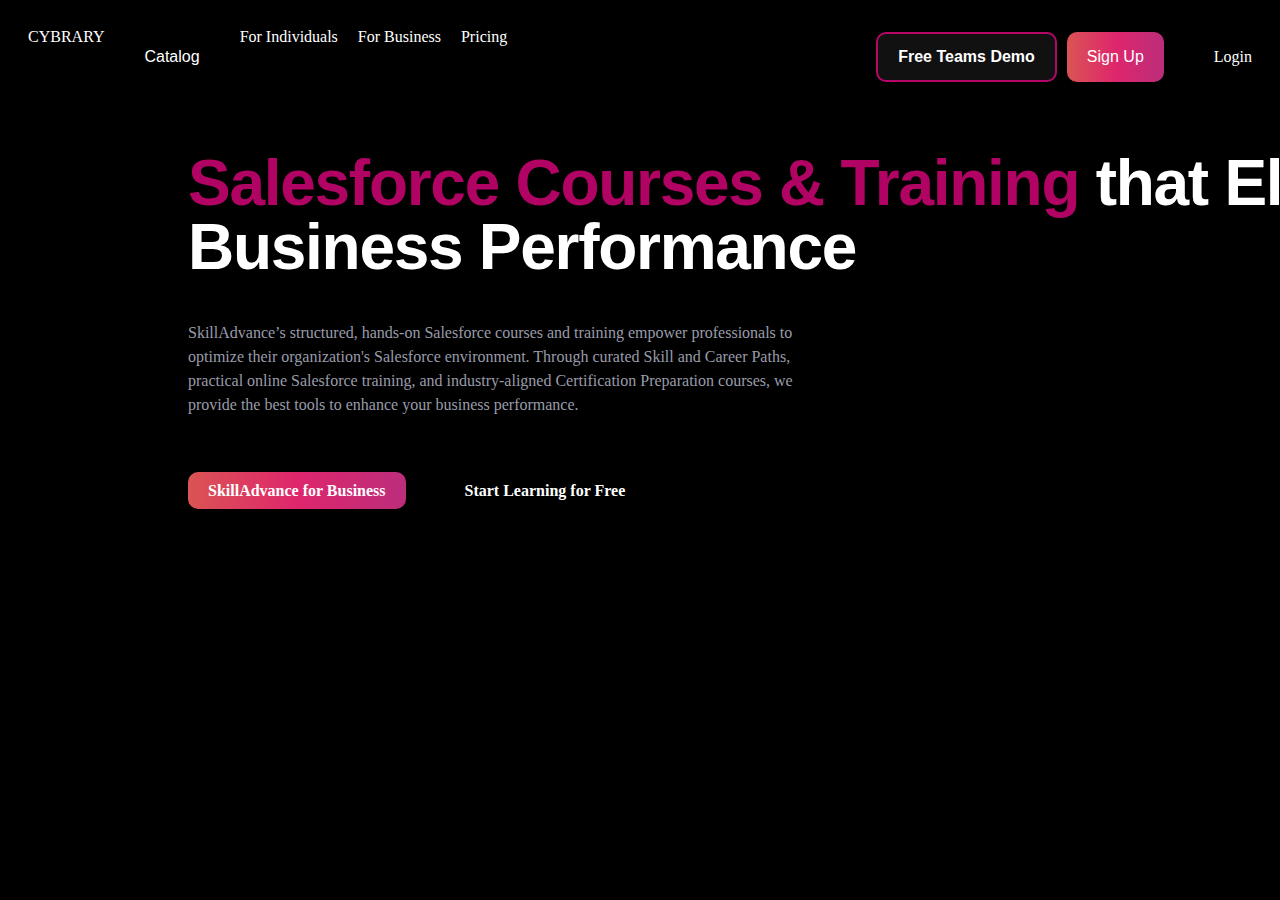
==== index.html @ 0b22fb36 "commit" ====
<!DOCTYPE html>
<html>
<head>
  <title>CYBRARY Header</title>
  <link rel="stylesheet" href="style.css">
</head>
<body>
  <header>
    <nav>
      <ul>
        <li>CYBRARY</li>
        <div class="dropdown">
            <button class="dropbtn">Catalog</button>
            <div class="dropdown-content">
              <a href="#">
                <div class="dropdown-item">
                  <img src="career_path_icon.png" alt="Career Paths Icon">
                  <div class="dropdown-text">
                    <h3>Career Paths</h3>
                    <p>Launch or advance your career with curated collections of courses, labs, and more.</p>
                  </div>
                </div>
              </a>
              <a href="#">
                <div class="dropdown-item">
                  <img src="skill_path_icon.png" alt="Skill Paths Icon">
                  <div class="dropdown-text">
                    <h3>Skill Paths</h3>
                    <p>Launch or advance your career with curated collections of courses, labs, and more.</p>
                  </div>
                </div>
              </a>
              <a href="#">
                <div class="dropdown-item">
                  <img src="certification_prep_icon.png" alt="Certification Prep Icon">
                  <div class="dropdown-text">
                    <h3>Certification Prep</h3>
                    <p>Prepare for and maintain leading cybersecurity certifications</p>
                  </div>
                </div>
              </a>
              <a href="#">
                <div class="dropdown-item">
                  <img src="mission_readiness_icon.png" alt="Mission Readiness Icon">
                  <div class="dropdown-text">
                    <h3>Mission Readiness</h3>
                    <p>Learn how to detect and mitigate the latest threats and vulnerabilities.</p>
                  </div>
                </div>
              </a>
              <a href="#">Browse the Catalog</a>
              <a href="#">Instructors</a>
            </div>
          </div>
       
        <li><a href="#">For Individuals</a></li>
        <li><a href="#">For Business</a></li>
        <li><a href="#">Pricing</a></li>
      </ul>
    </nav>
    <div class="buttons">
        <button class="custom-button">Free Teams Demo</button>
      <button class="sign-up">Sign Up</button>
      <ul>Login</ul>
    </div>
  </header>

  <div class="main" >
    <div class="main_tag">
      <h1 class="gradient_text"> Salesforce Courses & Training <span>that Elevate Business Performance
      </span></h1>
      <p>
        SkillAdvance’s structured, hands-on Salesforce courses and training empower professionals to
 optimize their organization's Salesforce environment. Through curated Skill and Career Paths,
 practical online Salesforce training, and industry-aligned Certification Preparation courses, we
 provide the best tools to enhance your business performance.
      </p>
      <a href="#" class="main_btn">SkillAdvance for Business</a>
      <a href="#" class="main_btn2">Start Learning for Free</a>
    </div>

    <div class="main_img">
      <img src="/edtech/img1 - Copy.png" alt="">
    </div>
  </div>
</body>
</html>
---- style.css ----
/* .dropdown {
  position: relative;
  display: inline-block;
}

.dropbtn {
  background-color: #4CAF50;
  color: white;
  padding: 16px;
  font-size: 16px;
  border: none;
  cursor: pointer;
}

.dropdown-content {
  display: none;
  position: absolute;
  background-color: #f9f9f9;
  min-width: 160px;
  box-shadow: 0px 8px 16px 0px rgba(0,0,0,0.2);
  z-index: 1;
}

.dropdown-content a {
  color: black;
  padding: 12px 16px;
  text-decoration: none;
  display: block;
}

.dropdown-content a:hover {
  background-color: #f1f1f1;
}

.dropdown:hover .dropdown-content {
  display: block;
} */

body {
  background-color: black;
  color: white;
}

header {
  display: flex;
  justify-content: space-between;
  align-items: center;
  padding: 20px;
}

nav ul {
  display: flex;
  list-style: none;
  margin: 0;
  padding: 0;
}

nav li {
  margin-right: 20px;
}

nav a {
  color: white;
  text-decoration: none;
}

.buttons {
  display: flex;
  gap: 10px;
}


.sign-up {


    background: linear-gradient(to right,#e85959f0,  #de266c, #fd3da6bd); /* Approximate gradient */
    color: white;
    border: none;
    border-radius: 10px;
    padding: 10px 20px;
    font-size: 16px;
    cursor: pointer;
  
    transition: box-shadow 0.2s ease-in-out;
  
}
.sign-up:hover {
  background-color: black; /* Keep the same background color */
  box-shadow: 0px 5px 10px rgba(146, 5, 104, 0.635); /* Magenta shadow */
}






.custom-button {
  background-color: #111111; /* Dark background */
  color: #FFFFFF; /* White text */
  border: 2px solid #e80481c3; /* Pink border */
  border-radius: 10px; /* Rounded corners */
  padding: 10px 20px;
  font-size: 16px;
  font-weight: bold;
  cursor: pointer;
  transition: box-shadow 0.2s ease-in-out;
}


.custom-button:hover {
  background-color: black; /* Keep the same background color */
  box-shadow: 0px 5px 10px rgba(237, 58, 121, 0.635); /* Magenta shadow */
}

.dropdown {
  position: relative;
  display: inline-block;
}

.dropbtn {
  background-color: #000000; /* Adjust background color */
  color: white;
  padding: 20px;
  font-size: 16px;
  border: none;
  cursor: pointer;
  margin-right: 20px;
}

.dropdown-content {
  display: none;
  position: absolute;
  background-color: #13171c; /* Adjust background color */
  min-width: 200px;
  box-shadow: 0px 8px 16px 0px rgba(0, 0, 0, 0.2);
  z-index: 1;
}

.dropdown-content a {
  color: white;
  padding: 5px 70px;
  text-decoration: none;
  display: block;
}

.dropdown-content a:hover {
  background-color: #444; /* Adjust hover color */
}

.dropdown:hover .dropdown-content {
  display: block;
}

.dropdown-item {
  display: flex;
  align-items: center;
  padding: 10px;
}

.dropdown-item img {
  width: 20px;
  margin-right: 10px;
}

.dropdown-text {
  margin-left: 10px;
}

.dropdown-text h3 {
  margin: 0;
  font-size: 14px;
  color: #fff; /* Adjust text color */
}

.dropdown-text p {
  margin: 0;
  font-size: 12px;
  color: #ccc; /* Adjust text color */
}
.main{
  display: flex;
    align-items: center;
    justify-content: space-around;
    position: relative;
    top: 10%;
}
.main h1 {
  position: relative;
  font-size: 64px;
  top: 80px;
  left: 25px;
 color:#e80481c3;
 letter-spacing:-1.28px;
 text-align: center;
 font-family: Figtree,sans-serif;
 line-height: 64px;
 text-align: start;
 top:2px;
 left: 180px;

}


.main h1 span{
  color: white;
  font-family: Figtree,sans-serif;
}
.main p{
  width: 650px;
  text-align: start;
  line-height: 24px;
  position: relative;
  top:1px;
  left: 180px;
  font:16px;
  color: #999caa;

}

.main .main_btn{
 
  background: linear-gradient(to right,#e85959f0,  #de266c, #fd3da6bd);
    padding: 10px 20px;
    position: relative;
    top: 50px;
    left: 180px;
    color: #fff;
    text-decoration: none;
    border-radius: 10px;
    transition:box-shadow 0.2s ease-in-out ;
    font-size: 16px;
     font-weight: bold;
     cursor: pointer;
}

.main .main_btn:hover {
  background-color: black; /* Keep the same background color */
  box-shadow: 0px 5px 10px rgba(146, 5, 104, 0.635); /* Magenta shadow */
}

.main .main_btn2{
 
  background-color: black; /* Dark background */
    padding: 10px 20px;
    position: relative;
    top: 50px;
    left: 215px;
    color: #fff;
    text-decoration: none;
    border-radius: 10px;
    transition:box-shadow 0.2s ease-in-out ;
    font-size: 16px;
     font-weight: bold;
     cursor: pointer;
}
.main .main_img img{
  width: 706px;
  position: relative;
  top: 100px;
  left: 1px;
}
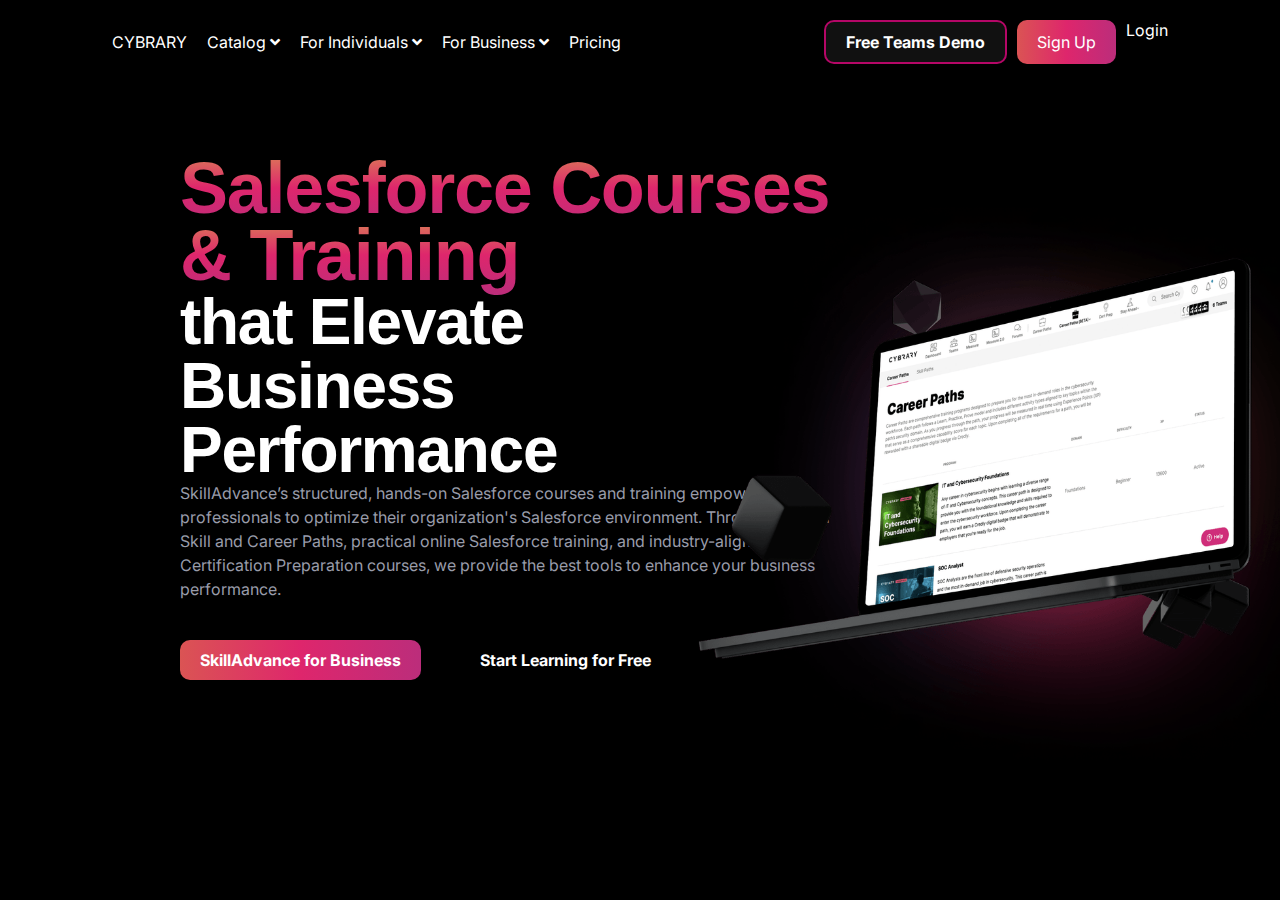
==== commit 065462ad: "commit" ====
--- a/index.html
+++ b/index.html
@@ -1,17 +1,17 @@
-
 <!DOCTYPE html>
 <html>
 <head>
   <title>CYBRARY Header</title>
   <link rel="stylesheet" href="style.css">
+  <link href="https://pro.fontawesome.com/releases/v5.10.0/css/all.css" rel="stylesheet" />
 </head>
 <body>
-  <header>
-    <nav>
+  <header class="navbar">
+    <div >
       <ul>
         <li>CYBRARY</li>
         <div class="dropdown">
-            <button class="dropbtn">Catalog</button>
+            <button class="dropbtn">Catalog <i class="fa fa-angle-down" aria-hidden="true"></i></button>
             <div class="dropdown-content">
               <a href="#">
                 <div class="dropdown-item">
@@ -54,11 +54,11 @@
             </div>
           </div>
        
-        <li><a href="#">For Individuals</a></li>
-        <li><a href="#">For Business</a></li>
-        <li><a href="#">Pricing</a></li>
+        <li><a href="#">For Individuals <i class="fa fa-angle-down" aria-hidden="true"></i></a></li>
+        <li><a href="#">For Business <i class="fa fa-angle-down" aria-hidden="true"></i></a></li>
+        <li><a href="#">Pricing </a></li>
       </ul>
-    </nav>
+    </div>
     <div class="buttons">
         <button class="custom-button">Free Teams Demo</button>
       <button class="sign-up">Sign Up</button>
@@ -68,8 +68,7 @@
 
   <div class="main" >
     <div class="main_tag">
-      <h1 class="gradient_text"> Salesforce Courses & Training <span>that Elevate Business Performance
-      </span></h1>
+      <h1 class="gradient_text"> <span>Salesforce Courses & Training</span> <br>that Elevate <br> Business Performance</h1>
       <p>
         SkillAdvance’s structured, hands-on Salesforce courses and training empower professionals to
  optimize their organization's Salesforce environment. Through curated Skill and Career Paths,
@@ -81,8 +80,8 @@
     </div>
 
     <div class="main_img">
-      <img src="/edtech/img1 - Copy.png" alt="">
+      <img src="img1 - Copy.png" alt="">
     </div>
   </div>
 </body>
-</html>
+</html>--- a/style.css
+++ b/style.css
@@ -1,40 +1,10 @@
-/* .dropdown {
-  position: relative;
-  display: inline-block;
-}
-
-.dropbtn {
-  background-color: #4CAF50;
-  color: white;
-  padding: 16px;
-  font-size: 16px;
-  border: none;
-  cursor: pointer;
-}
-
-.dropdown-content {
-  display: none;
-  position: absolute;
-  background-color: #f9f9f9;
-  min-width: 160px;
-  box-shadow: 0px 8px 16px 0px rgba(0,0,0,0.2);
-  z-index: 1;
-}
-
-.dropdown-content a {
-  color: black;
-  padding: 12px 16px;
-  text-decoration: none;
-  display: block;
-}
-
-.dropdown-content a:hover {
-  background-color: #f1f1f1;
-}
-
-.dropdown:hover .dropdown-content {
-  display: block;
-} */
+@import url('https://fonts.googleapis.com/css2?family=Inter:ital,opsz,wght@0,14..32,100..900;1,14..32,100..900&family=Poppins:ital,wght@0,100;0,200;0,300;0,400;0,500;0,600;0,700;0,800;0,900;1,100;1,200;1,300;1,400;1,500;1,600;1,700;1,800;1,900&display=swap');
+
+*{
+  margin: 0;
+  padding: 0;
+  font-family: 'Inter' , sans-serif;
+}
 
 body {
   background-color: black;
@@ -43,23 +13,21 @@
 
 header {
   display: flex;
-  justify-content: space-between;
+  justify-content: space-around;
   align-items: center;
   padding: 20px;
 }
 
-nav ul {
+.navbar ul {
   display: flex;
   list-style: none;
-  margin: 0;
-  padding: 0;
-}
-
-nav li {
+}
+
+.navbar li {
   margin-right: 20px;
 }
 
-nav a {
+.navbar a {
   color: white;
   text-decoration: none;
 }
@@ -120,7 +88,6 @@
 .dropbtn {
   background-color: #000000; /* Adjust background color */
   color: white;
-  padding: 20px;
   font-size: 16px;
   border: none;
   cursor: pointer;
@@ -129,7 +96,7 @@
 
 .dropdown-content {
   display: none;
-  position: absolute;
+  position: fixed;
   background-color: #13171c; /* Adjust background color */
   min-width: 200px;
   box-shadow: 0px 8px 16px 0px rgba(0, 0, 0, 0.2);
@@ -189,7 +156,6 @@
   font-size: 64px;
   top: 80px;
   left: 25px;
- color:#e80481c3;
  letter-spacing:-1.28px;
  text-align: center;
  font-family: Figtree,sans-serif;
@@ -202,7 +168,7 @@
 
 
 .main h1 span{
-  color: white;
+
   font-family: Figtree,sans-serif;
 }
 .main p{
@@ -260,3 +226,9 @@
   left: 1px;
 }
 
+.gradient_text span{
+  font-size: 72px;
+  background: -webkit-linear-gradient(#e89059f0,  #de266c, #fd3da6bd);
+  -webkit-background-clip: text;
+  -webkit-text-fill-color: transparent;
+}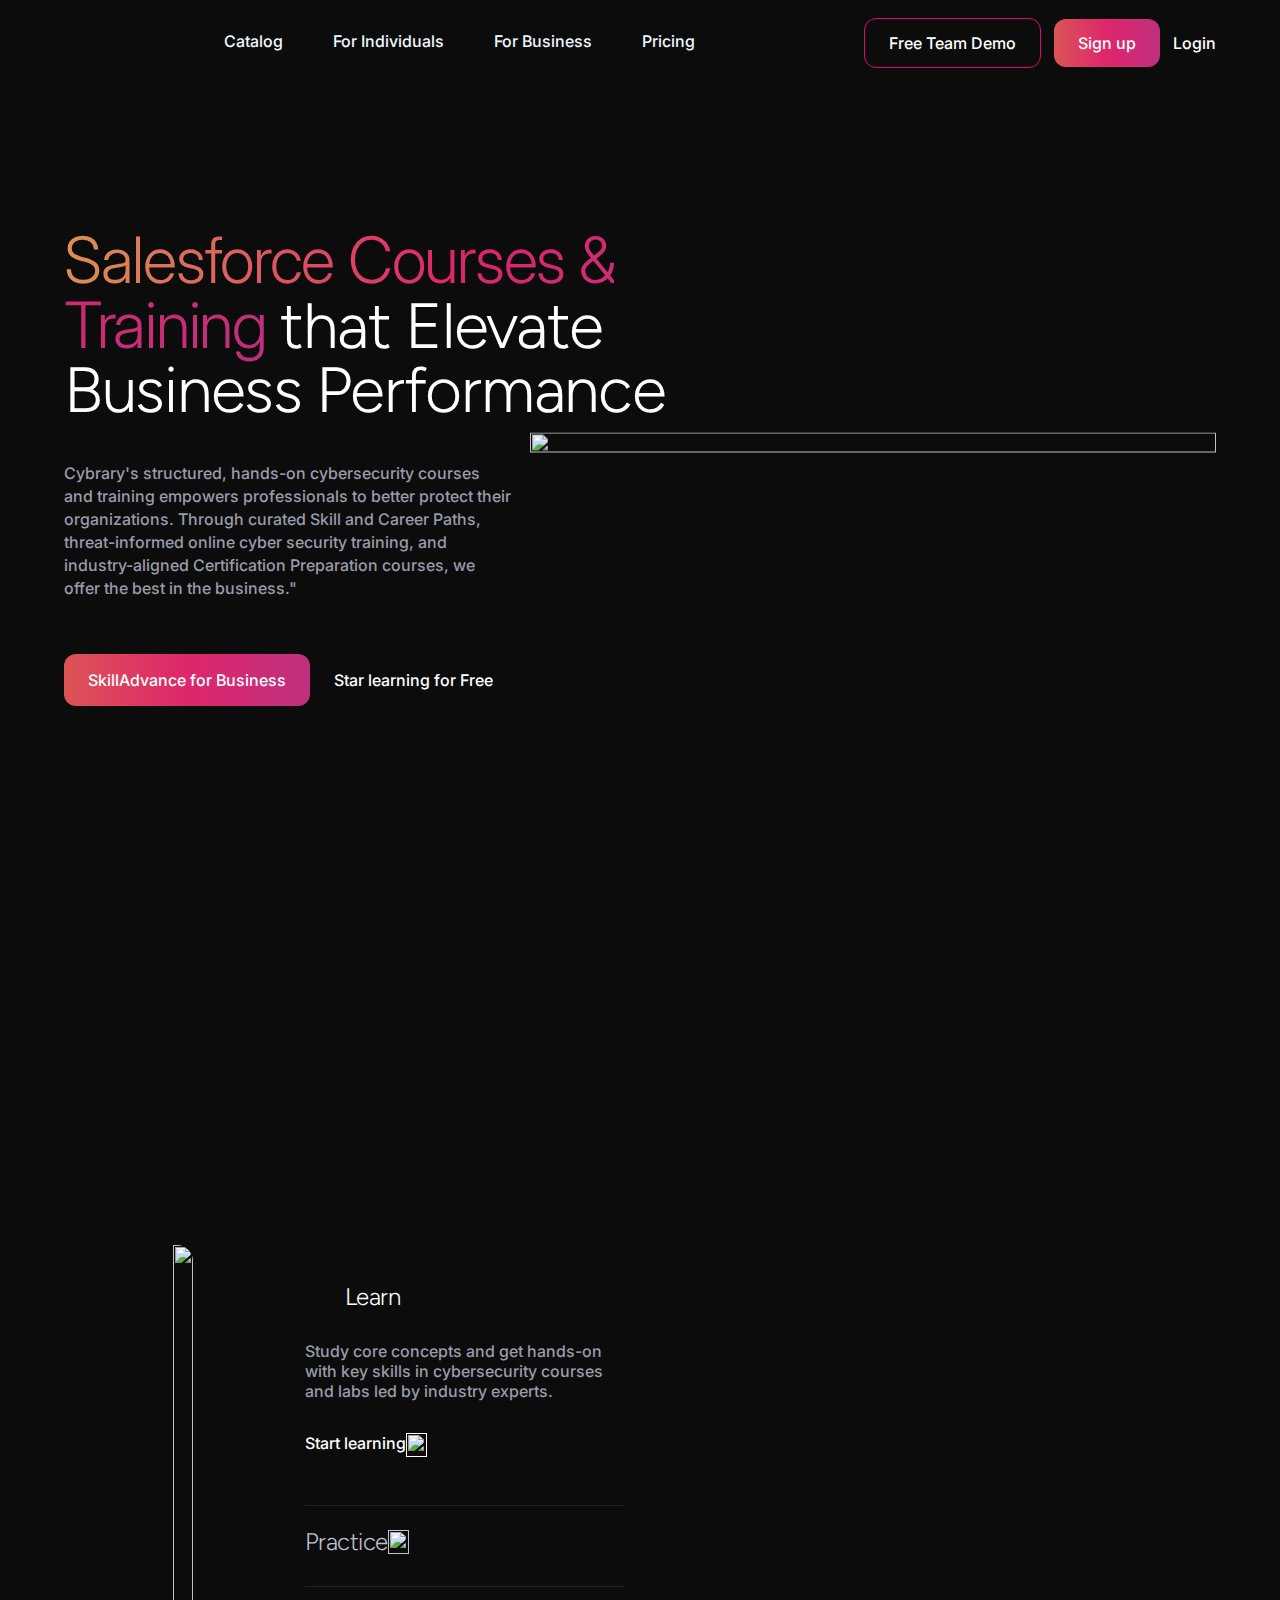
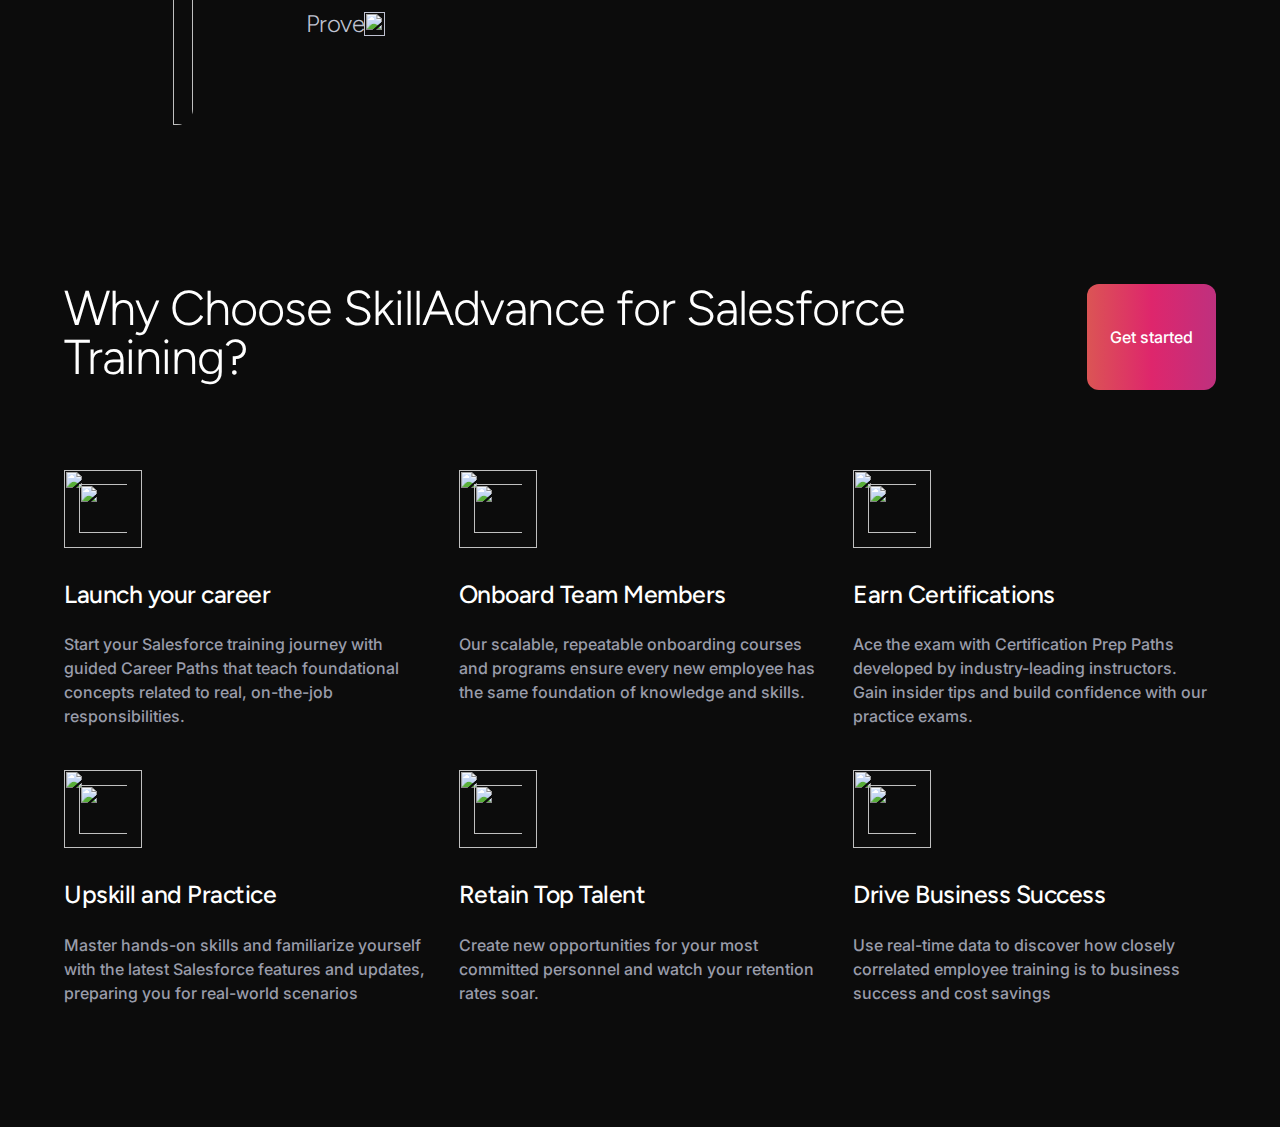
==== commit 727a3838: "commit" ====
--- a/index.html
+++ b/index.html
@@ -1,87 +1,407 @@
 <!DOCTYPE html>
-<html>
+<html lang="en">
+
 <head>
-  <title>CYBRARY Header</title>
-  <link rel="stylesheet" href="style.css">
-  <link href="https://pro.fontawesome.com/releases/v5.10.0/css/all.css" rel="stylesheet" />
+    <meta charset="UTF-8">
+    <meta name="viewport" content="width=device-width, initial-scale=1.0">
+    <title>Cybersecurity</title>
+
+    <link rel="preconnect" href="https://fonts.googleapis.com">
+    <link rel="preconnect" href="https://fonts.gstatic.com" crossorigin>
+    <link
+        href="https://fonts.googleapis.com/css2?family=Figtree:ital,wght@0,300..900;1,300..900&family=Inter:ital,opsz,wght@0,14..32,100..900;1,14..32,100..900&display=swap"
+        rel="stylesheet">
+
+    <link rel="preconnect" href="https://fonts.googleapis.com">
+    <link rel="preconnect" href="https://fonts.gstatic.com" crossorigin>
+    <link
+        href="https://fonts.googleapis.com/css2?family=Inter:ital,opsz,wght@0,14..32,100..900;1,14..32,100..900&display=swap"
+        rel="stylesheet">
+    <link rel="stylesheet" href="style.css">
+
+
+
 </head>
+
 <body>
-  <header class="navbar">
-    <div >
-      <ul>
-        <li>CYBRARY</li>
-        <div class="dropdown">
-            <button class="dropbtn">Catalog <i class="fa fa-angle-down" aria-hidden="true"></i></button>
-            <div class="dropdown-content">
-              <a href="#">
-                <div class="dropdown-item">
-                  <img src="career_path_icon.png" alt="Career Paths Icon">
-                  <div class="dropdown-text">
-                    <h3>Career Paths</h3>
-                    <p>Launch or advance your career with curated collections of courses, labs, and more.</p>
-                  </div>
-                </div>
-              </a>
-              <a href="#">
-                <div class="dropdown-item">
-                  <img src="skill_path_icon.png" alt="Skill Paths Icon">
-                  <div class="dropdown-text">
-                    <h3>Skill Paths</h3>
-                    <p>Launch or advance your career with curated collections of courses, labs, and more.</p>
-                  </div>
-                </div>
-              </a>
-              <a href="#">
-                <div class="dropdown-item">
-                  <img src="certification_prep_icon.png" alt="Certification Prep Icon">
-                  <div class="dropdown-text">
-                    <h3>Certification Prep</h3>
-                    <p>Prepare for and maintain leading cybersecurity certifications</p>
-                  </div>
-                </div>
-              </a>
-              <a href="#">
-                <div class="dropdown-item">
-                  <img src="mission_readiness_icon.png" alt="Mission Readiness Icon">
-                  <div class="dropdown-text">
-                    <h3>Mission Readiness</h3>
-                    <p>Learn how to detect and mitigate the latest threats and vulnerabilities.</p>
-                  </div>
-                </div>
-              </a>
-              <a href="#">Browse the Catalog</a>
-              <a href="#">Instructors</a>
+
+    <div class="header">
+        <nav class="nav-container">
+
+            <img class="logo" src="img/logo.svg" alt="">
+            <nav class="nav-bar">
+                <div class="nav-link-box">
+                    <div class="nav-link-catalog nav-link">
+                        <div class="link"><a href="#">Catalog</a></div>
+                        <img src="img/asset 78.svg" alt="">
+                    </div>
+
+                    <div class="nav-link-For-Indivisuals nav-link">
+                        <div class="link"><a href="#">For Individuals</a></div>
+                        <img class="" src="img/asset 78.svg" alt="">
+                    </div>
+
+                    <div class="nav-link-For-Business nav-link">
+                        <div class="link"><a href="#">For Business</a></div>
+                        <img src="img/asset 78.svg" alt="">
+                    </div>
+
+                    <a class="pricing" href="#">Pricing</a>
+                </div>
+                <div class="nav-button">
+                    <a class="Free-demo-btn header-btn" href="">Free Team Demo</a>
+                    <a class="button header-btn" href="">Sign up</a>
+                    <a class="Login-btn header-btn" href="">Login</a>
+
+                </div>
+            </nav>
+
+        </nav>
+    </div>
+
+    <main>
+
+
+        <!-- ///////////////////////////////////////////////////////    hero section       //////////////////////////////////////////////// -->
+
+
+
+        <section class="section1">
+            <div class="global-section-padding">
+                <div class="hero-padding">
+                    <div class="hero-container">
+                        <div>
+
+                            <div class="hero-left">
+                                <div class="">
+                                    <h1 class="section1-h1">
+                                        <span class="h1-backgound">Salesforce Courses & Training </span>
+                                        that Elevate Business Performance
+                                    </h1>
+                                </div>
+                                <div class="hero-left-p">
+                                    <p>
+                                        Cybrary's structured, hands-on cybersecurity courses and training empowers
+                                        professionals to better protect their organizations. Through curated Skill and
+                                        Career Paths, threat-informed online cyber security training, and
+                                        industry-aligned
+                                        Certification Preparation courses, we offer the best in the business."
+                                    </p>
+
+                                </div>
+                                <div class="hero-left-btn-container">
+                                    <div class="hero-left-button">
+                                        <a class="button header-btn" href="#">SkillAdvance for Business</a>
+                                        <a class="link-container header-btn" href="#">
+                                            <div class="hero-left-link">Star learning for Free</div>
+                                        </a>
+                                    </div>
+                                </div>
+                            </div>
+
+                            <div class="hero-right">
+                                <img id="laptop-img" src="/edtech/img1 - Copy.png" alt="">
+                            </div>
+                        </div>
+                    </div>
+                </div>
+        </section>
+        <!-- //////////////////////////////////////////// section 2 //////////////////////////////////////////////////////////////////////////-->
+
+         <!-- <section class="section2">
+            <div class="global-section-padding">
+                <div class="marquee-container">
+                    <div class="marquee-content">
+                        <p>Trusted by leading organizations worldwide</p>
+
+                        <div class="list-container">
+
+                            <marquee class="logo-marquee-list marquee" behavior="scroll" direction="left" loop="-1">
+
+                                <div class="display-flex">
+
+
+                                    <div class="flex">
+
+                                        <div class="marquee-logo-wrapper">
+                                            <img class="com-name" src="img/marquee(1).svg" alt="">
+                                        </div>
+
+                                        <div class="marquee-logo-wrapper">
+                                            <img class="com-name" src="img/marquee(2).svg" alt="">
+                                        </div>
+
+                                        <div class="marquee-logo-wrapper">
+                                            <img class="com-name" src="img/marquee(3).svg" alt="">
+                                        </div>
+
+                                        <div class="marquee-logo-wrapper">
+                                            <img class="com-name" src="img/marquee(4).svg" alt="">
+                                        </div>
+
+                                    </div>
+                                    <div class="flex">
+
+                                        <div class="marquee-logo-wrapper">
+                                            <img class="com-name" src="img/marquee(1).svg" alt="">
+                                        </div>
+
+                                        <div class="marquee-logo-wrapper">
+                                            <img class="com-name" src="img/marquee(2).svg" alt="">
+                                        </div>
+
+                                        <div class="marquee-logo-wrapper">
+                                            <img class="com-name" src="img/marquee(3).svg" alt="">
+                                        </div>
+
+                                        <div class="marquee-logo-wrapper">
+                                            <img class="com-name" src="img/marquee(4).svg" alt="">
+                                        </div>
+
+                                        <div class="marquee-logo-wrapper">
+                                            <img class="com-name" src="img/marquee(1).svg" alt="">
+                                        </div>
+
+                                    </div>
+
+                                </div>
+
+                        </div>
+                        </marquee>
+                    </div>
+                </div>
             </div>
-          </div>
-       
-        <li><a href="#">For Individuals <i class="fa fa-angle-down" aria-hidden="true"></i></a></li>
-        <li><a href="#">For Business <i class="fa fa-angle-down" aria-hidden="true"></i></a></li>
-        <li><a href="#">Pricing </a></li>
-      </ul>
-    </div>
-    <div class="buttons">
-        <button class="custom-button">Free Teams Demo</button>
-      <button class="sign-up">Sign Up</button>
-      <ul>Login</ul>
-    </div>
-  </header>
-
-  <div class="main" >
-    <div class="main_tag">
-      <h1 class="gradient_text"> <span>Salesforce Courses & Training</span> <br>that Elevate <br> Business Performance</h1>
-      <p>
-        SkillAdvance’s structured, hands-on Salesforce courses and training empower professionals to
- optimize their organization's Salesforce environment. Through curated Skill and Career Paths,
- practical online Salesforce training, and industry-aligned Certification Preparation courses, we
- provide the best tools to enhance your business performance.
-      </p>
-      <a href="#" class="main_btn">SkillAdvance for Business</a>
-      <a href="#" class="main_btn2">Start Learning for Free</a>
-    </div>
-
-    <div class="main_img">
-      <img src="img1 - Copy.png" alt="">
-    </div>
-  </div>
+            </div>
+        </section>  -->
+
+        <!-- /////////////////////////////////////////////  section 3   ///////////////////////////////////////////////////////// -->
+        <section class="section3">
+
+            <div class="global-section-padding">
+                <div class="hero-padding">
+                    <div class="section3-container">
+                        <h2 class="section3-heading">
+                            <span class="section3-heading-img">Learn. Practice. Prove</span>
+                        </h2>
+
+
+                        <div class="section3-left">
+                            <div class="">
+                                <img class="section3-left-img" src="/edtech/asset 35.png" alt="">
+                            </div>
+
+                            <div class="section3-img-container">
+                                <a class="start-learn-link" href="">
+                                    <div class="right-link-heading">
+                                        <div class="s3-container">
+                                            <div class="link-img"></div>
+                                            <h3 class="link-h3">Learn</h3>
+                                        </div>
+
+                                        <div class="s3-link-p">
+                                            <p>Study core concepts and get hands-on with key skills in cybersecurity
+                                                courses and labs led by industry experts.</p>
+                                        </div>
+
+                                        <div class="s3-right-link">
+                                            <div>Start learning</div>
+                                            <div class="s3-right-link-">
+                                                <img class="s3-right-link-img" src="/img/asset-svg-55.svg" alt="">
+                                            </div>
+                                        </div>
+
+                                    </div>
+                                </a>
+
+                                <a class="s3-right-link2" href="">
+                                    <div class="link2-tab">
+
+                                        <h3 class="link2-tab-1">Practice</h3>
+                                        <div class="link2-img-container">
+                                            <img class="link2-tab-arrow" src="img/asset-svg-55.svg" alt="">
+                                        </div>
+
+                                    </div>
+
+
+                                </a>
+
+                                <a class="s3-right-link2  s3-right-link2-" href="">
+                                    <div class="link2-tab">
+
+                                        <h3 class="link2-tab-1">Prove</h3>
+                                        <div class="link2-img-container">
+                                            <img class="link2-tab-arrow" src="img/asset-svg-55.svg" alt="">
+                                        </div>
+
+                                    </div>
+
+
+                                </a>
+                            </div>
+                        </div>
+
+                    </div>
+                </div>
+        </section>
+
+
+        <!-- //////////////////////////////////////////////  section 4   /////////////////////////////////////////////////////// -->
+
+        <section>
+            <div class="global-section-padding">
+                <div class="hero-padding">
+                    <div class="section4-container">
+                        <div class="section4-heading-box">
+                            <h2 class="section4-h2">Why Choose SkillAdvance for Salesforce Training?</h2>
+                            <a class="button header-btn" href="#">Get started</a>
+                        </div>
+             
+                       <div class="section4-box2">
+
+                            <!-- 0 -->
+                            <div class="section4-box2-content">
+                                <div class="box2-sym-container">
+                                    <div class="box2-icon">
+                                        <div class="box2-icon-container">
+                                            <img class="box2-icon-img" src="img//section4img.svg" alt="">
+                                        </div>
+                                        <img class="box2-icon-background" src="/edtech/asset 38.webp">
+                                    </div>
+                                </div>
+
+                                <div class="box2-heading-h2-box">
+                                    <h2 class="box2-heading-h2">Launch your career</h2>
+                                </div>
+
+                                <p class="box2-para">
+                                  Start your Salesforce training journey with guided Career Paths that teach
+                                  foundational concepts related to real, on-the-job responsibilities.
+                                </p>
+
+                            </div>
+
+
+                            <!-- 1 -->
+                            <div class="section4-box2-content">
+                                <div class="box2-sym-container">
+                                    <div class="box2-icon">
+                                        <div class="box2-icon-container">
+                                            <img class="box2-icon-img" src="img//section4img.svg" alt="">
+                                        </div>
+                                        <img class="box2-icon-background" src="/edtech/asset 38.webp">
+                                    </div>
+                                </div>
+
+                                <div class="box2-heading-h2-box">
+                                    <h2 class="box2-heading-h2">Onboard Team Members</h2>
+                                </div>
+
+                                <p class="box2-para">
+                                  Our scalable, repeatable onboarding courses and programs ensure
+                                  every new employee has the same foundation of knowledge and skills.
+                                </p>
+
+                            </div>
+
+                            <!-- 2 -->
+                            <div class="section4-box2-content">
+                                <div class="box2-sym-container">
+                                    <div class="box2-icon">
+                                        <div class="box2-icon-container">
+                                            <img class="box2-icon-img" src="img//section4img.svg" alt="">
+                                        </div>
+                                        <img class="box2-icon-background" src="/edtech/asset 38.webp">
+                                    </div>
+                                </div>
+
+                                <div class="box2-heading-h2-box">
+                                    <h2 class="box2-heading-h2"> Earn Certifications</h2>
+                                </div>
+
+                                <p class="box2-para">
+                                  Ace the exam with Certification Prep Paths developed by industry-leading
+                                  instructors. Gain insider tips and build confidence with our practice exams.
+                                </p>
+
+                            </div>
+
+                            <!-- 3 -->
+                            <div class="section4-box2-content">
+                                <div class="box2-sym-container">
+                                    <div class="box2-icon">
+                                        <div class="box2-icon-container">
+                                            <img class="box2-icon-img" src="img//section4img.svg" alt="">
+                                        </div>
+                                        <img class="box2-icon-background" src="/edtech/asset 38.webp">
+                                    </div>
+                                </div>
+
+                                <div class="box2-heading-h2-box">
+                                    <h2 class="box2-heading-h2">Upskill and Practice </h2>
+                                </div>
+
+                                <p class="box2-para">
+                                  Master hands-on skills and familiarize yourself with the latest Salesforce
+                                  features and updates, preparing you for real-world scenarios
+                                </p>
+
+                            </div>
+
+                            <!-- 4 -->
+                            <div class="section4-box2-content">
+                                <div class="box2-sym-container">
+                                    <div class="box2-icon">
+                                        <div class="box2-icon-container">
+                                            <img class="box2-icon-img" src="img//section4img.svg" alt="">
+                                        </div>
+                                        <img class="box2-icon-background" src="/edtech/asset 38.webp">
+                                    </div>
+                                </div>
+
+                                <div class="box2-heading-h2-box">
+                                    <h2 class="box2-heading-h2"> Retain Top Talent</h2>
+                                </div>
+
+                                <p class="box2-para">
+                                  Create new opportunities for your most committed personnel and watch your
+                                  retention rates soar.
+                                </p>
+
+                            </div>
+
+                            <!-- 5 -->
+                            <div class="section4-box2-content">
+                                <div class="box2-sym-container">
+                                    <div class="box2-icon">
+                                        <div class="box2-icon-container">
+                                            <img class="box2-icon-img" src="img//section4img.svg" alt="">
+                                        </div>
+                                        <img class="box2-icon-background" src="/edtech/asset 38.webp">
+                                    </div>
+                                </div>
+
+                                <div class="box2-heading-h2-box">
+                                    <h2 class="box2-heading-h2"> Drive Business Success</h2>
+                                </div>
+
+                                <p class="box2-para">
+                                  Use real-time data to discover how closely correlated employee
+                                  training is to business success and cost savings
+                                </p>
+
+                            </div>
+
+                        </div>
+
+                    </div>
+                </div>
+            </div>
+        </section>
+
+        <!-- /////////////////////////////////////////////// section  5  //////////////////////////////////////////////////////////// -->
+     
+    </main>
 </body>
+
 </html>--- a/style.css
+++ b/style.css
@@ -1,234 +1,734 @@
-@import url('https://fonts.googleapis.com/css2?family=Inter:ital,opsz,wght@0,14..32,100..900;1,14..32,100..900&family=Poppins:ital,wght@0,100;0,200;0,300;0,400;0,500;0,600;0,700;0,800;0,900;1,100;1,200;1,300;1,400;1,500;1,600;1,700;1,800;1,900&display=swap');
-
-*{
+* {
+  padding: 0;
   margin: 0;
+  box-sizing: border-box;
+  font-family: "Inter", Arial, sans-serif;
+}
+
+body {
+  color: #ffffff;
+  background-color: #0c0c0c;
+  min-height: 100%;
+  margin: 0;
+  font-size: 1rem;
+  line-height: 20px;
+  font-weight: 500;
+  text-decoration: none;
+}
+
+.header {
+  background-color: #0c0c0c;
+  width: 100%;
+  height: 82px;
+  color: aliceblue;
+  padding: 16px 63px;
+  z-index: 149;
+  position: fixed;
+  top: 0%;
+  bottom: auto;
+  left: 0%;
+  right: 0%;
+}
+
+.logo {
+  float: left;
+  height: 15px;
+  width: 120px;
+  float: left;
+  color: #333;
+  text-decoration: none;
+  position: relative;
+  margin-right: 2.5rem;
+}
+
+.nav-container {
+  justify-content: space-between;
+  align-items: center;
+  width: 100%;
+  max-width: 72rem;
+  margin: 0 auto;
+  display: flex;
+}
+
+.nav-bar {
+  display: flex;
+  grid-column-gap: 32px;
+  grid-row-gap: 32px;
+  flex: 1;
+  justify-content: space-between;
+  align-items: center;
+  display: flex;
+}
+
+.nav-link-box {
+  grid-column-gap: 2rem;
+  grid-row-gap: 2rem;
+  display: flex;
+  margin-top: 15px;
+  font-size: 16px;
+}
+
+.nav-link {
+  grid-column-gap: 0.625rem;
+  grid-row-gap: 0.625rem;
   padding: 0;
-  font-family: 'Inter' , sans-serif;
-}
-
-body {
-  background-color: black;
+  display: flex;
+}
+
+.nav-link a {
+  font-weight: 700;
+}
+
+.link a {
+  color: var(--white);
+  font-weight: 500;
+  text-decoration: none;
+}
+
+.pricing {
+  color: var(--white);
+  background-color: transparent;
+  margin-top: auto;
+  margin-bottom: auto;
+  padding: 0;
+  font-weight: 500;
+  margin-bottom: 18px;
+  cursor: pointer;
+  text-decoration: none;
+}
+
+.nav-button {
+  grid-column-gap: 0.8rem;
+  grid-row-gap: 0.8rem;
+  align-self: center;
+  align-items: center;
+  display: flex;
+  font-size: 16px;
+}
+
+.Free-demo-btn {
+  grid-column-gap: 10px;
+  grid-row-gap: 10px;
+  text-align: center;
+  background-color: rgba(56, 152, 236, 0);
+  border: 1px solid #e2047a;
+  border-radius: 0.75rem;
+  flex-direction: row;
+  padding: 1rem 1.5rem;
+  transition: box-shadow 0.2s;
+  font-size: 1rem;
+  font-weight: 500;
+  line-height: 1;
+  transition: all 0.2s;
+  display: flex;
+}
+
+.Login-btn {
+  cursor: pointer;
+}
+
+.header-btn {
+  color: #fff;
+  cursor: pointer;
+  text-decoration: none;
+}
+
+.button {
+  grid-column-gap: 0.625rem;
+  grid-row-gap: 0.625rem;
+  border: 1px none var(--black);
+  background-color: var(--black);
+  text-align: center;
+  white-space: nowrap;
+  border-radius: 0.75rem;
+  justify-content: center;
+  align-items: center;
+  padding: 1rem 1.5rem;
+  font-weight: 500;
+  line-height: 1rem;
+  transition: box-shadow 0.2s;
+  display: flex;
+  position: relative;
+  overflow: hidden;
+  background: url(img/asset\ 48.webp);
+  background-size: 150% 150%;
+  background-position: center center;
+   background: url(img/asset\ 48.webp) top left / 130% auto; 
+   background: linear-gradient(to right,#e85959f0,  #de266c, #fd3da6bd);
+}
+
+.button:hover,
+.button:active,
+.Free-demo-btn:hover {
+  box-shadow: 3px 3px 14px 0 rgba(103, 71, 142, 0.45),
+    -4px 4px 15px -4px #e2047a;
+}
+
+img {
+  height: 24px;
+  width: 8px;
+  max-width: 100%;
+  display: inline-block;
+}
+
+/* hero container css */
+
+.section1 {
+  overflow: hidden;
+}
+
+.global-section-padding {
+  width: 100%;
+  padding-left: 5%;
+  padding-right: 5%;
+  display: block;
+  height: 88vh;
+}
+
+.hero-padding {
+  padding-top: 11.75rem;
+}
+
+.hero-container {
+  width: 100%;
+  display: block;
+  height: 100vh;
+  display: flex;
+  position: relative;
+}
+
+.hero-left {
+  z-index: 2;
+  width: 100%;
+  max-width: 646px;
+  position: relative;
+}
+
+.hero-right {
+  justify-content: flex-end;
+  align-items: center;
+  width: 59.569%;
+  max-width: 691px;
+  display: flex;
+  position: absolute;
+  top: 46%;
+  right: 0%;
+  transform: translateY(-50%);
+}
+
+.section1-h1 {
+  letter-spacing: -0.02em;
+  margin-top: 40px;
+  margin-bottom: 40px;
+  font-family: Figtree, sans-serif;
+  font-size: 4rem;
+  font-weight: 300;
+  line-height: 1;
+  color: #fff;
+}
+
+.h1-backgound {
+  background: -webkit-linear-gradient(left, #e89959f0,  #de266c, #fd3da6bd);
+  background: -o-linear-gradient(right,#e89959f0,  #de266c, #fd3da6bd);
+  background: -moz-linear-gradient(right, #e89959f0,  #de266c, #fd3da6bd);
+  background: linear-gradient(to right,#e89959f0,  #de266c, #fd3da6bd); 
+ -webkit-background-clip: text;
+ -webkit-text-fill-color: transparent;
+}
+
+.hero-left-p {
+  font-size: 16px;
+  color: #999caa;
+  margin-right: 10px;
+  width: 448px;
+  height: 144px;
+  font-weight: 500;
+}
+
+.hero-left-p p {
+  line-height: 23px;
+}
+
+.hero-left-btn-container {
+  padding-top: 48px;
+}
+
+.hero-left-button {
+  display: flex;
+  font-size: 16px;
+  font-weight: 500;
+  
+}
+
+.hero-left-button a div {
+  border-color: rgba(205, 29, 29, 0.15);
+  transition: border-color 0.4s, box-shadow 0.2s;
+  overflow: hidden;
+  text-decoration: none;
+  padding-right: 10px;
+
+  float: left;
+}
+
+#laptop-img {
+  object-fit: cover;
+  width: 100%;
+  height: 100%;
+  max-width: 100%;
+  display: inline-block;
+  padding-bottom: 315px;
+}
+
+.hero-left-link {
+  align-items: center;
   color: white;
 }
 
-header {
-  display: flex;
-  justify-content: space-around;
-  align-items: center;
-  padding: 20px;
-}
-
-.navbar ul {
-  display: flex;
-  list-style: none;
-}
-
-.navbar li {
-  margin-right: 20px;
-}
-
-.navbar a {
-  color: white;
-  text-decoration: none;
-}
-
-.buttons {
-  display: flex;
-  gap: 10px;
-}
-
-
-.sign-up {
-
-
-    background: linear-gradient(to right,#e85959f0,  #de266c, #fd3da6bd); /* Approximate gradient */
-    color: white;
-    border: none;
-    border-radius: 10px;
-    padding: 10px 20px;
-    font-size: 16px;
-    cursor: pointer;
-  
-    transition: box-shadow 0.2s ease-in-out;
-  
-}
-.sign-up:hover {
-  background-color: black; /* Keep the same background color */
-  box-shadow: 0px 5px 10px rgba(146, 5, 104, 0.635); /* Magenta shadow */
-}
-
-
-
-
-
-
-.custom-button {
-  background-color: #111111; /* Dark background */
-  color: #FFFFFF; /* White text */
-  border: 2px solid #e80481c3; /* Pink border */
-  border-radius: 10px; /* Rounded corners */
-  padding: 10px 20px;
+.link-container {
+  padding: 16px 24px;
+}
+
+/* Section 2 css code */
+
+/* .marquee-content p {
   font-size: 16px;
-  font-weight: bold;
+  padding-bottom: 20px;
+  color: #999caa;
+}
+
+.marquee-content {
+  grid-column-gap: 1rem;
+  grid-row-gap: 1rem;
+  flex-flow: column;
+  justify-content: center;
+  align-items: center;
+  padding-top: 1.5rem;
+  padding-bottom: 1.5rem;
+  display: flex;
+}
+
+.list-container {
+  justify-content: flex-start;
+  width: 122rem;
+  margin-left: auto;
+  margin-right: auto;
+  display: flex;
+  position: relative;
+  overflow: hidden;
+  height: 48px;
+}
+
+.logo-marquee-list {
+  display: flex;
+}
+
+.marquee-logo-wrapper {
+  justify-content: center;
+  align-items: center;
+  display: flex;
+  width: 100%;
+  height: 100%;
+}
+
+.marquee {
+  height: 48px;
+  width: 1150px;
+  display: flex;
+}
+
+.com-name {
+  width: 100%;
+  min-height: 2.5rem;
+  max-height: 3rem;
+  margin-left: auto;
+  margin-right: auto;
+  display: inline-block;
+  height: 100%;
+}
+
+.flex {
+  display: flex;
+  grid-column-gap: 5.5rem;
+}
+
+.display-flex {
+  width: 166rem;
+  display: flex;
+}
+
+/*       section 3 css code */
+
+.section3-container {
+  flex-flow: column;
+  justify-content: flex-start;
+  align-items: center;
+  padding-top: 5rem;
+  padding-bottom: 5rem;
+  display: flex;
+}
+
+.section3-heading {
+  margin-bottom: 5rem;
+  font-size: 5rem;
+  letter-spacing: -0.02em;
+  margin-top: 0;
+
+  font-family: Figtree, sans-serif;
+  font-weight: 300;
+  line-height: 1;
+}
+
+.section3-heading-img {
+  -webkit-text-fill-color: transparent;
+  background: url(img/asset\ 48.webp);
+
+  background-size: cover;
+  background-clip: text;
+}
+
+.section3-img-container {
+  width: 31%;
+  padding-top: 1rem;
+}
+
+.section3-left {
+  grid-column-gap: 7rem;
+  grid-row-gap: 0rem;
+  color: #999caa;
+  grid-template-rows: auto auto;
+  grid-template-columns: 1fr;
+  grid-auto-columns: 1fr;
+  padding-top: 1.5rem;
+  padding-bottom: 2rem;
+  display: grid;
+}
+
+.section3-left {
+  display: flex;
+}
+
+.section3-left-img {
+  object-fit: contain;
+  border-radius: 1rem;
+  width: 100%;
+  position: static;
+  inset: 0%;
+  height: 30rem;
+  padding-left: 3rem;
+}
+
+.start-learn-link {
+  opacity: 1;
+  color: #fff;
+  background-color: #0000;
+  padding-bottom: 3rem;
+  border-bottom: 1px solid #ffffff1a;
+  padding: 1.5rem 0 2rem;
+  transition: color 0.4s;
+  display: block;
+  text-align: left;
   cursor: pointer;
-  transition: box-shadow 0.2s ease-in-out;
-}
-
-
-.custom-button:hover {
-  background-color: black; /* Keep the same background color */
-  box-shadow: 0px 5px 10px rgba(237, 58, 121, 0.635); /* Magenta shadow */
-}
-
-.dropdown {
+  text-decoration: none;
+}
+
+.link-h3 {
+  letter-spacing: -0.02em;
+  margin-top: 0;
+  margin-bottom: 0;
+  font-family: Figtree, sans-serif;
+  font-size: 2.45rem;
+  font-weight: 300;
+  line-height: 1;
+  font-size: 1.5rem;
+}
+
+.link-img {
+  background-image: url(img/link-img.webp);
+  background-position: 0 0;
+  background-size: cover;
+  width: 1rem;
+  height: 1rem;
+}
+
+.s3-container {
+  grid-column-gap: 1.5rem;
+  grid-row-gap: 1.5rem;
+  align-items: center;
+  display: flex;
+  padding-bottom: 2rem;
+}
+
+.s3-link-p {
+  color: #999caa;
+  font-weight: 500;
+  display: block;
+  font-size: 1rem;
+  margin-bottom: 2rem;
+}
+
+.s3-right-link {
+  display: flex;
+  font-size: 1rem;
+  padding-bottom: 1rem;
+}
+
+.s3-right-link- {
+  flex-direction: column;
+  justify-content: center;
+  align-items: center;
+  width: 1.3125rem;
+  height: 1.5rem;
+  display: flex;
+  transition: 0.2s;
+}
+
+.s3-right-link-img {
+  width: 100%;
+  height: 100%;
+}
+
+.s3-right-link2 {
+  color: #bfc2d1;
+  background-color: #0000;
+  border-bottom: 1px solid #ffffff1a;
+  padding: 1.5rem 0 2rem;
+  transition: color 0.4s;
+  display: block;
+  text-align: left;
+  cursor: pointer;
+  text-decoration: none;
+}
+.s3-right-link2- {
+  border: 1px solid #0000;
+}
+
+.link2-tab {
+  align-items: flex-start;
+  display: flex;
+}
+
+.link2-tab-1 {
+  letter-spacing: -0.02em;
+  margin-top: 0;
+  margin-bottom: 0;
+  font-family: Figtree, sans-serif;
+  font-weight: 300;
+  line-height: 1;
+  font-size: 1.5rem;
+}
+
+.link2-img-container {
+  flex-direction: column;
+  justify-content: center;
+  align-items: center;
+  width: 1.3125rem;
+  height: 1.5rem;
+  display: flex;
+}
+
+.link2-tab-arrow {
+  width: 100%;
+  height: 100%;
+}
+
+/* ////////////////// section 4 css ////////////// */
+
+.section4-container {
+  padding-top: 7rem;
+  padding-bottom: 7rem;
+  font-size: 1rem;
+}
+
+.section4-heading-box {
+  grid-column-gap: 1rem;
+  grid-row-gap: 1rem;
+  justify-content: space-between;
+  margin-bottom: 5rem;
+  display: flex;
+}
+
+.section4-h2 {
+  letter-spacing: -0.02em;
+  margin-top: 0;
+  margin-bottom: 0.5rem;
+  font-family: Figtree, sans-serif;
+  font-size: 3.05rem;
+  font-weight: 300;
+  line-height: 1;
+}
+
+.section4-box2 {
+  grid-template-rows: auto;
+  grid-template-columns: 1fr 1fr 1fr;
+  grid-auto-columns: 1fr;
+  place-items: start;
+  display: grid;
+  grid-column-gap: 2rem;
+  grid-row-gap: 2rem;
+}
+
+.section4-box2-content {
+  flex-direction: column;
+  align-items: flex-start;
+  width: 100%;
+  display: flex;
+}
+
+.box2-sym-container {
+  padding-bottom: 2rem;
+}
+
+.box2-icon {
+  justify-content: center;
+  align-items: center;
+  width: 4.875rem;
+  height: 4.875rem;
+  display: flex;
   position: relative;
+}
+
+.box2-icon-container {
+  flex-direction: column;
+  justify-content: center;
+  align-items: center;
+  width: 3rem;
+  height: 3rem;
+  display: flex;
+  position: absolute;
+}
+
+.box2-icon {
+  justify-content: center;
+  align-items: center;
+  width: 4.875rem;
+  height: 4.875rem;
+  display: flex;
+  position: relative;
+}
+
+.box2-icon-img {
+  height: 49px;
+  width: 49px;
+}
+
+.box2-icon-background {
+  width: 100%;
+  height: 100%;
+}
+
+.box2-heading-h2 {
+  letter-spacing: -0.02em;
+  margin-bottom: 0.5rem;
+  font-family: Figtree, sans-serif;
+  font-size: 1.55rem;
+  font-weight: 500;
+  line-height: 1.15;
+}
+
+.box2-para {
+  color: #999caa;
+  font-weight: 500;
+  padding-bottom: 10px;
+  font-size: 1rem;
+  line-height: 1.5;
+}
+
+.box2-heading-h2-box {
+  width: 100%;
+  margin-bottom: 1rem;
+}
+
+/* ////// section 5 css ////// */
+
+.section5-padding {
+  background-color: #0c0c0c;
+}
+
+.section-container {
+  grid-column-gap: 40px;
+  grid-row-gap: 40px;
+  flex-direction: column;
+  display: flex;
+}
+
+.new-banner {
+  grid-column-gap: 8px;
+  grid-row-gap: 8px;
+  background-image: linear-gradient(90deg, #fc8041, #b0218f);
+  border-radius: 16px;
+  flex-direction: column;
+  align-items: flex-start;
+  padding: 52.5px 32px;
+  display: flex;
+}
+
+.pricing-new-banner {
+  width: 100%;
+  margin-left: auto;
+  margin-right: auto;
+  padding-top: 28px;
+  position: relative;
+  padding-top: 6.5rem;
+}
+
+.new-release-tag {
+  color: #f2734b;
+  letter-spacing: 1px;
+  text-transform: uppercase;
+  background-color: #fff;
+  border-radius: 60px;
+  padding: 6px 12px;
+  font-size: 12px;
+  font-weight: 600;
+  line-height: 1;
+}
+
+.new-release-tag2 {
+  font-weight: 600;
+  font-size: 1.5rem;
+  line-height: 29.05px;
+}
+
+.new-banner-link {
+  color: #fff;
+  width: 48%;
+  font-weight: 600;
+  line-height: 19.36px;
+  width: 100%;
   display: inline-block;
-}
-
-.dropbtn {
-  background-color: #000000; /* Adjust background color */
-  color: white;
-  font-size: 16px;
-  border: none;
-  cursor: pointer;
-  margin-right: 20px;
-}
-
-.dropdown-content {
-  display: none;
-  position: fixed;
-  background-color: #13171c; /* Adjust background color */
-  min-width: 200px;
-  box-shadow: 0px 8px 16px 0px rgba(0, 0, 0, 0.2);
-  z-index: 1;
-}
-
-.dropdown-content a {
-  color: white;
-  padding: 5px 70px;
-  text-decoration: none;
-  display: block;
-}
-
-.dropdown-content a:hover {
-  background-color: #444; /* Adjust hover color */
-}
-
-.dropdown:hover .dropdown-content {
-  display: block;
-}
-
-.dropdown-item {
-  display: flex;
-  align-items: center;
-  padding: 10px;
-}
-
-.dropdown-item img {
-  width: 20px;
-  margin-right: 10px;
-}
-
-.dropdown-text {
-  margin-left: 10px;
-}
-
-.dropdown-text h3 {
-  margin: 0;
-  font-size: 14px;
-  color: #fff; /* Adjust text color */
-}
-
-.dropdown-text p {
-  margin: 0;
-  font-size: 12px;
-  color: #ccc; /* Adjust text color */
-}
-.main{
-  display: flex;
-    align-items: center;
-    justify-content: space-around;
-    position: relative;
-    top: 10%;
-}
-.main h1 {
-  position: relative;
-  font-size: 64px;
-  top: 80px;
-  left: 25px;
- letter-spacing:-1.28px;
- text-align: center;
- font-family: Figtree,sans-serif;
- line-height: 64px;
- text-align: start;
- top:2px;
- left: 180px;
-
-}
-
-
-.main h1 span{
-
-  font-family: Figtree,sans-serif;
-}
-.main p{
-  width: 650px;
-  text-align: start;
-  line-height: 24px;
-  position: relative;
-  top:1px;
-  left: 180px;
-  font:16px;
-  color: #999caa;
-
-}
-
-.main .main_btn{
- 
-  background: linear-gradient(to right,#e85959f0,  #de266c, #fd3da6bd);
-    padding: 10px 20px;
-    position: relative;
-    top: 50px;
-    left: 180px;
-    color: #fff;
-    text-decoration: none;
-    border-radius: 10px;
-    transition:box-shadow 0.2s ease-in-out ;
-    font-size: 16px;
-     font-weight: bold;
-     cursor: pointer;
-}
-
-.main .main_btn:hover {
-  background-color: black; /* Keep the same background color */
-  box-shadow: 0px 5px 10px rgba(146, 5, 104, 0.635); /* Magenta shadow */
-}
-
-.main .main_btn2{
- 
-  background-color: black; /* Dark background */
-    padding: 10px 20px;
-    position: relative;
-    top: 50px;
-    left: 215px;
-    color: #fff;
-    text-decoration: none;
-    border-radius: 10px;
-    transition:box-shadow 0.2s ease-in-out ;
-    font-size: 16px;
-     font-weight: bold;
-     cursor: pointer;
-}
-.main .main_img img{
-  width: 706px;
-  position: relative;
-  top: 100px;
-  left: 1px;
-}
-
-.gradient_text span{
-  font-size: 72px;
-  background: -webkit-linear-gradient(#e89059f0,  #de266c, #fd3da6bd);
-  -webkit-background-clip: text;
-  -webkit-text-fill-color: transparent;
-}+  text-decoration: none;
+}
+
+.new-banner-link-text {
+  font-size: 1rem;
+  font-family: inter, sans-serif;
+}
+
+.new-banner-L-img {
+  position: absolute;
+  inset: 22% auto auto -32px;
+  height: 46px;
+  width: 40px;
+}
+
+.pricing-chart-container {
+  border-top-left-radius: 4px;
+  border-top-right-radius: 4px;
+  width: 49.4828%;
+  max-width: 574px;
+  margin-bottom: 0;
+  top: auto;
+  bottom: 0%;
+  right: 12px;
+  overflow: hidden;
+  justify-content: flex-start;
+  align-items: center;
+  display: flex;
+  position: absolute;
+}
+
+.pricing-chart-img {
+  height: 12rem;
+  width: 35.5rem;
+}
+
